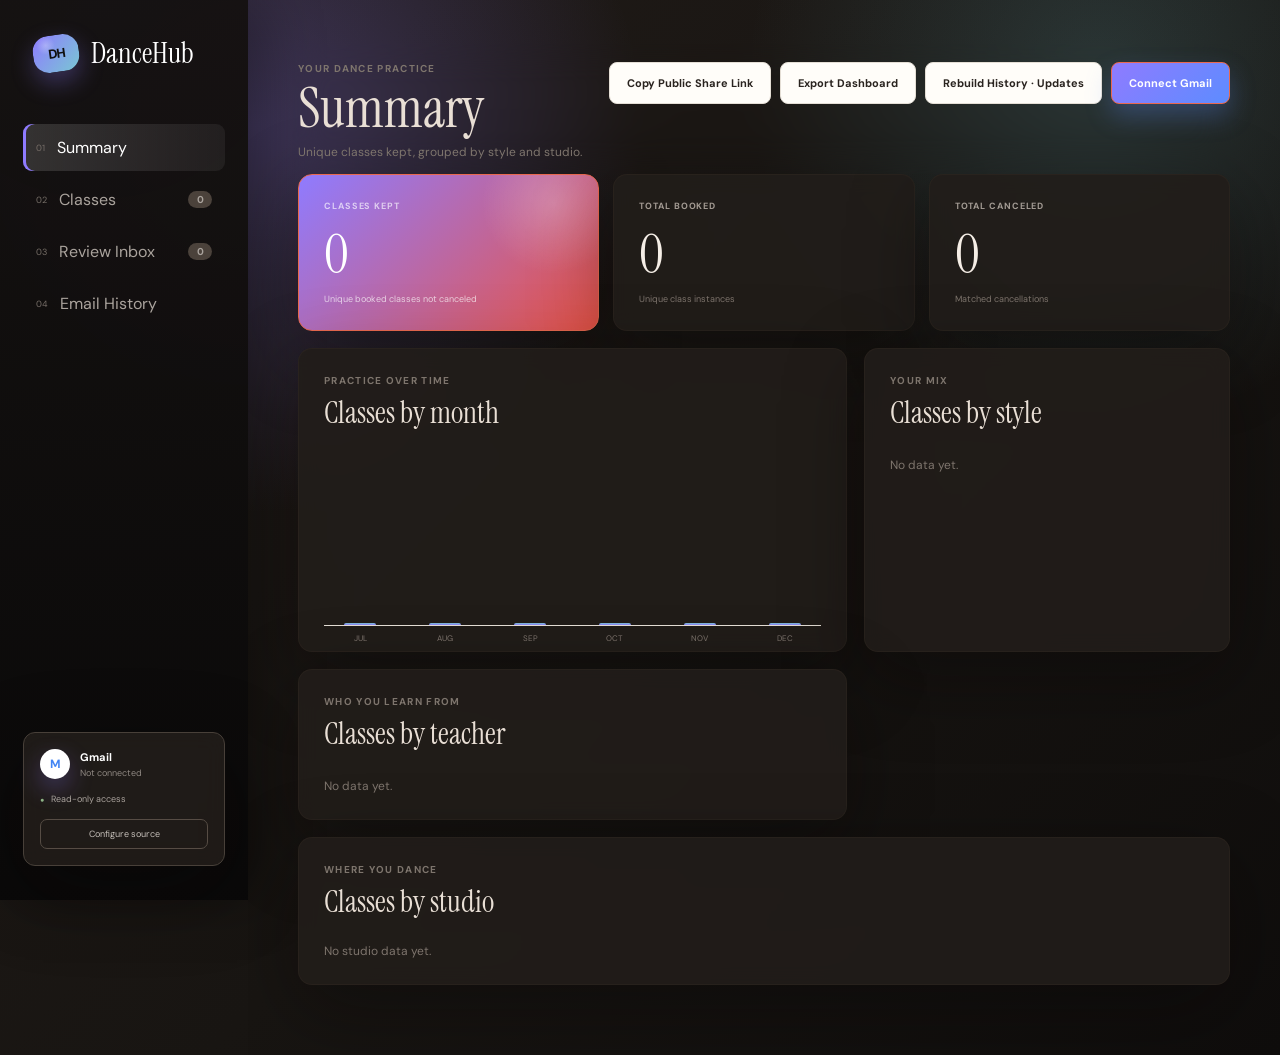
==== index.html @ d943af5b "Add files via upload" ====
<!doctype html>
<html lang="en">
<head>
  <meta charset="utf-8">
  <meta name="viewport" content="width=device-width, initial-scale=1">
  <meta name="description" content="DanceHub read-only Gmail dance class tracker.">
  <title>DanceHub</title>
  <link rel="preconnect" href="https://fonts.googleapis.com">
  <link rel="preconnect" href="https://fonts.gstatic.com" crossorigin>
  <link href="https://fonts.googleapis.com/css2?family=DM+Sans:wght@400;500;600;700&family=Instrument+Serif:ital@0;1&display=swap" rel="stylesheet">
  <link rel="stylesheet" href="styles.css">
  <link rel="stylesheet" href="ux.css">
</head>
<body>
  <div class="shell">
    <aside>
      <div class="brand"><span>DH</span>DanceHub</div>
      <nav>
        <button class="nav active" data-view="analytics"><i>01</i> Summary</button>
        <button class="nav" data-view="classes"><i>02</i> Classes <b id="class-count">0</b></button>
        <button class="nav" data-view="review"><i>03</i> Review Inbox <b id="review-count">0</b></button>
        <button class="nav" data-view="history"><i>04</i> Email History</button>
      </nav>
      <div class="source">
        <div class="source-head"><span class="gmail-mark">M</span><div><strong>Gmail</strong><small id="source-state">Not connected</small></div></div>
        <div class="readonly"><span>●</span> Read-only access</div>
        <button id="settings-button">Configure source</button>
      </div>
    </aside>

    <main>
      <header>
        <div>
          <p class="eyebrow" id="eyebrow">Your dance practice</p>
          <h1 id="title">Summary</h1>
          <p class="subtitle" id="subtitle">Unique classes kept, grouped by style and studio.</p>
        </div>
        <div class="header-actions">
          <button class="button ghost" id="share-button">Copy Public Share Link</button>
          <button class="button ghost" id="export-button">Export Dashboard</button>
          <button class="button ghost" id="rebuild-button">Rebuild History</button>
          <button class="button primary" id="sync-button">Sync Now</button>
        </div>
      </header>

      <section class="view" id="review-view">
        <div class="sync-metrics">
          <div><small>Last sync</small><strong id="metric-last-sync">Never</strong></div>
          <div><small>Emails scanned</small><strong id="metric-scanned">0</strong></div>
          <div><small>Dance events found</small><strong id="metric-found">0</strong></div>
          <div><small>Needs review</small><strong id="metric-review">0</strong></div>
          <div><small>Duplicates merged</small><strong id="metric-duplicates">0</strong></div>
        </div>
        <pre id="sync-error" class="security" style="display:none"></pre>
        <div class="flow">
          <div><span>1</span><strong>Gmail events</strong><small>Immutable source records</small></div>
          <b>→</b>
          <div class="current"><span>2</span><strong>Human review</strong><small>Resolve uncertain details</small></div>
          <b>→</b>
          <div><span>3</span><strong>Classes</strong><small>Normalized attendance ledger</small></div>
          <b>→</b>
          <div><span>4</span><strong>Statistics</strong><small>Derived, never hand-edited</small></div>
        </div>

        <div class="review-toolbar">
          <div class="tabs">
            <button class="active" data-review-filter="all">All <span id="all-count">0</span></button>
            <button data-review-filter="needs_review">Needs review <span id="uncertain-count">0</span></button>
            <button data-review-filter="ready">Ready <span id="ready-count">0</span></button>
          </div>
          <button class="text-button" id="approve-ready">Approve all ready</button>
        </div>
        <div id="review-list" class="review-list"></div>
        <div id="review-empty" class="empty">
          <span>✓</span><h2>Inbox is clear</h2>
          <p>Search Gmail or load demo emails to review booking activity.</p>
        </div>
      </section>

      <section class="view" id="classes-view">
        <div class="section-intro">
          <div><p class="eyebrow">Normalized class ledger</p><h2>Accepted classes</h2></div>
          <div class="section-tools"><input id="class-search" placeholder="Search classes, e.g. Peridance, Beg House, Huu Rock, 2026-04-18"><button class="button primary" id="manual-class-button">Add class</button></div>
        </div>
        <div class="table-wrap">
          <table>
            <thead><tr><th>Date</th><th>Class</th><th>Studio</th><th>Teacher</th><th>Platform</th><th>Status</th></tr></thead>
            <tbody id="class-table"></tbody>
          </table>
          <div id="class-empty" class="empty compact"><p>No accepted classes yet.</p></div>
        </div>
      </section>

      <section class="view active" id="analytics-view">
        <div class="stats">
          <article class="stat coral"><small>Classes kept</small><strong id="net-stat">0</strong><p>Unique booked classes not canceled</p></article>
          <article class="stat"><small>Total booked</small><strong id="booked-stat">0</strong><p>Unique class instances</p></article>
          <article class="stat"><small>Total canceled</small><strong id="canceled-stat">0</strong><p>Matched cancellations</p></article>
        </div>
        <div class="analytics-grid">
          <article class="panel"><p class="eyebrow">Practice over time</p><h2>Classes by month</h2><div id="month-chart" class="chart"></div></article>
          <article class="panel"><p class="eyebrow">Your mix</p><h2>Classes by style</h2><div id="style-list" class="rank-list"></div></article>
          <article class="panel"><p class="eyebrow">Who you learn from</p><h2>Classes by teacher</h2><div id="teacher-list" class="rank-list"></div></article>
          <article class="panel wide"><p class="eyebrow">Where you dance</p><h2>Classes by studio</h2><div id="studio-list" class="studio-list"></div></article>
        </div>
      </section>

      <section class="view" id="history-view">
        <div class="section-intro">
          <div><p class="eyebrow">Gmail processing log</p><h2>Email History</h2></div>
          <div class="section-tools"><input id="history-search" placeholder="Search email history, including ignored messages"></div>
        </div>
        <div class="security">
          <strong>Gmail diagnostic</strong>
          <p>Use this to verify whether Gmail returns a specific email and how Tempo parses it.</p>
          <label>Query<input id="diagnostic-query" value='subject:jazz subject:funk newer_than:24m'></label>
          <button class="button ghost" id="diagnostic-button">Run diagnostic search</button>
          <pre id="diagnostic-output"></pre>
        </div>
        <div class="table-wrap">
          <table>
            <thead><tr><th>Received</th><th>Subject</th><th>Category</th><th>Platform</th><th>Effect</th><th>Disposition</th></tr></thead>
            <tbody id="history-table"></tbody>
          </table>
          <div id="history-empty" class="empty compact"><p>No processed email history yet.</p></div>
        </div>
      </section>
    </main>
  </div>

  <dialog id="settings-dialog">
    <form method="dialog">
      <div class="dialog-head"><div><p class="eyebrow">Read-only Gmail source</p><h2>Connect Gmail</h2></div><button value="cancel" class="close">×</button></div>
      <div class="security"><strong>One permission only</strong><code>https://www.googleapis.com/auth/gmail.readonly</code><p>Tempo can search and read matching messages. It cannot send, delete, label, archive, or change Gmail settings.</p></div>
      <div class="security"><strong>Browser requirement</strong><p>Google OAuth may not complete inside embedded browsers. Open Tempo in Chrome or Edge at <code>http://localhost:4173</code>, then connect Gmail there.</p></div>
      <label>OAuth client ID<input id="client-id" placeholder="1234-abc.apps.googleusercontent.com"></label>
      <div class="security"><strong>Dance email search</strong><p>Tempo automatically searches supported booking signals and platform senders. This search is maintained by the app so older browser settings cannot omit classes.</p></div>
      <div class="security"><strong>History policy</strong><p>Initial setup and Rebuild History scan the last 24 months. After that, Sync Now only reads new Gmail messages since the last successful sync. Existing history is kept cumulatively.</p></div>
      <div class="security style-vocab">
        <strong>Dance style vocabulary</strong>
        <p>Manage the full list of recognized dance styles, then refresh existing classes from that list.</p>
        <button class="button ghost" id="open-style-manager" value="default">Manage dance styles</button>
      </div>
      <div class="dialog-actions"><button class="button ghost" value="cancel">Cancel</button><button class="button primary" id="save-connect" value="default">Save and connect</button></div>
    </form>
  </dialog>
  <dialog id="style-manager-dialog" class="wide-dialog">
    <form method="dialog">
      <div class="dialog-head"><div><p class="eyebrow">Dance vocabulary</p><h2>Manage dance styles</h2></div><button value="cancel" class="close">×</button></div>
      <div class="security"><strong>How it works</strong><p>Add a style once. Tempo matches it case-insensitively in future emails. Click Refresh styles to update existing classes from the saved list.</p></div>
      <div class="style-manager-top">
        <label>New style<input id="style-vocab-name" placeholder="Reggaeton"></label>
        <button class="button primary" id="add-style-vocab" value="default">Add style</button>
        <button class="button ghost" id="refresh-style-vocab" value="default">Refresh class styles</button>
      </div>
      <p id="style-vocab-status" class="vocab-status"></p>
      <div id="style-vocab-list" class="vocab-list"></div>
      <div class="dialog-actions"><button class="button primary" value="default">Done</button></div>
    </form>
  </dialog>
  <dialog id="manual-class-dialog">
    <form method="dialog" id="manual-class-form">
      <div class="dialog-head"><div><p class="eyebrow" id="manual-dialog-eyebrow">Local entry</p><h2 id="manual-dialog-title">Add class manually</h2></div><button value="cancel" class="close">×</button></div>
      <div class="security"><strong>Local only</strong><p>Manual entries and edits are saved in Tempo's local data model. Gmail stays read-only and is not changed.</p></div>
      <div class="form-grid">
        <label>Date<input id="manual-date" type="date" required></label>
        <label>Time<input id="manual-time" type="time" required></label>
        <label>Studio<input id="manual-studio" required placeholder="PJM DANCE NYC"></label>
        <label>Teacher<input id="manual-teacher" placeholder="Peter Chow"></label>
        <label class="span-2">Class name<input id="manual-class-name" required placeholder="Beg Jazz Funk - Peter Chow"></label>
        <label>Dance style<input id="manual-style" required placeholder="Jazz Funk"></label>
        <label>Status<select id="manual-status"><option value="booked">Count as kept/booked</option><option value="canceled">Canceled / do not count</option></select></label>
      </div>
      <div class="dialog-actions"><button class="button ghost" value="cancel">Cancel</button><button class="button primary" id="save-manual-class" value="default">Add class</button></div>
    </form>
  </dialog>
  <div id="toast" class="toast" role="status"></div>
  <script src="https://accounts.google.com/gsi/client" async></script>
  <script src="app.js?v=20260619-9"></script>
</body>
</html>
---- styles.css ----
:root{--ink:#29231f;--muted:#7e756d;--paper:#f5f2ec;--white:#fffdf9;--line:#e4ded5;--coral:#e96950;--sage:#94a88c;--gold:#d5ab62;--blue:#809eac;--shadow:0 20px 60px rgba(50,38,30,.09)}
.sync-metrics{display:grid;grid-template-columns:1.4fr repeat(4,1fr);gap:10px;margin-bottom:18px}.sync-metrics>div{padding:13px 15px;border:1px solid var(--line);border-radius:10px;background:var(--white)}.sync-metrics small,.sync-metrics strong{display:block}.sync-metrics small{margin-bottom:5px;color:var(--muted);font-size:8px;text-transform:uppercase}.sync-metrics strong{overflow:hidden;font-size:11px;text-overflow:ellipsis;white-space:nowrap}
*{box-sizing:border-box}body{margin:0;min-width:1000px;background:var(--paper);color:var(--ink);font-family:"DM Sans",sans-serif;-webkit-font-smoothing:antialiased}button,input,textarea{font:inherit}button{cursor:pointer}.shell{display:grid;grid-template-columns:248px 1fr;min-height:100vh}aside{position:sticky;top:0;display:flex;flex-direction:column;height:100vh;padding:34px 23px;background:var(--ink);color:white}.brand{display:flex;align-items:center;gap:12px;margin:0 10px 52px;font-family:"Instrument Serif",serif;font-size:29px}.brand span{display:grid;place-items:center;width:37px;height:37px;border-radius:50%;background:var(--coral);font:700 16px "DM Sans";transform:rotate(-8deg)}nav{display:grid;gap:5px}.nav{display:flex;align-items:center;gap:12px;padding:13px;border:0;border-radius:9px;background:transparent;color:#aaa39d;text-align:left}.nav:hover,.nav.active{background:#3a332e;color:#fff}.nav i{font-size:9px;font-style:normal;color:#766e68}.nav b{margin-left:auto;min-width:24px;padding:2px 7px;border-radius:20px;background:#4b423b;font-size:10px;text-align:center}.nav.active b{background:var(--coral)}.source{margin-top:auto;padding:16px;border:1px solid #484039;border-radius:12px}.source-head{display:flex;align-items:center;gap:10px}.source-head strong,.source-head small{display:block}.source-head strong{font-size:11px}.source-head small{margin-top:3px;color:#8f8882;font-size:9px}.gmail-mark{display:grid;place-items:center;width:30px;height:30px;border-radius:50%;background:white;color:#4285f4;font-size:12px;font-weight:700}.readonly{margin:14px 0;color:#aaa39d;font-size:9px}.readonly span{margin-right:5px;color:#8eb486;font-size:7px}.source button{width:100%;padding:8px;border:1px solid #564c44;border-radius:7px;background:transparent;color:#c6c0ba;font-size:9px}main{padding:44px 50px 70px;overflow:hidden}header{display:flex;justify-content:space-between;align-items:flex-start;margin-bottom:35px}.eyebrow{margin:0 0 6px;color:var(--muted);font-size:10px;font-weight:700;letter-spacing:.13em;text-transform:uppercase}h1,h2,p{margin-top:0}h1{margin-bottom:8px;font:400 55px/1 "Instrument Serif",serif}.subtitle{margin:0;color:var(--muted);font-size:12px}.header-actions{display:flex;gap:9px}.button{min-height:42px;padding:0 17px;border:1px solid var(--line);border-radius:8px;font-size:11px;font-weight:700}.button.primary{border-color:var(--coral);background:var(--coral);color:#fff}.button.primary:hover{background:#cf513b}.button.ghost{background:var(--white);color:var(--ink)}.view{display:none}.view.active{display:block;animation:appear .2s ease}@keyframes appear{from{opacity:0;transform:translateY(4px)}}.flow{display:grid;grid-template-columns:1fr auto 1fr auto 1fr auto 1fr;align-items:center;gap:12px;margin-bottom:27px;padding:16px 20px;border:1px solid var(--line);border-radius:13px;background:var(--white)}.flow>div{display:grid;grid-template-columns:30px 1fr;column-gap:9px;align-items:center}.flow span{grid-row:1/3;display:grid;place-items:center;width:29px;height:29px;border-radius:50%;background:#eeeae4;color:var(--muted);font-size:10px;font-weight:700}.flow strong{font-size:10px}.flow small{color:var(--muted);font-size:8px}.flow b{color:#b9b1aa;font-weight:400}.flow .current span{background:#f5ddd7;color:var(--coral)}.review-toolbar{display:flex;align-items:center;justify-content:space-between;margin-bottom:14px}.tabs{display:flex;gap:5px}.tabs button{padding:8px 12px;border:0;border-radius:7px;background:transparent;color:var(--muted);font-size:10px;font-weight:700}.tabs button.active{background:var(--ink);color:#fff}.tabs span{margin-left:5px;opacity:.65}.text-button{border:0;background:transparent;color:var(--coral);font-size:10px;font-weight:700}.review-list{display:grid;gap:12px}.event-card{display:grid;grid-template-columns:47px 1fr auto;gap:17px;padding:20px;border:1px solid var(--line);border-radius:13px;background:var(--white)}.event-icon{display:grid;place-items:center;width:45px;height:45px;border-radius:50%;font:400 24px "Instrument Serif",serif}.event-icon.booked{background:#e3ebdf;color:#607b58}.event-icon.canceled{background:#f6dfdb;color:#b85344}.event-icon.waitlisted{background:#f4e9d2;color:#987131}.event-icon.changed{background:#e0e9ed;color:#587687}.event-icon.unknown{background:#ebe7e2;color:#766e68}.event-title{display:flex;align-items:center;gap:7px;margin-bottom:10px}.event-title h3{margin:0;font-size:13px}.pill{display:inline-block;padding:4px 7px;border-radius:15px;background:#eeeae4;color:var(--muted);font-size:8px;font-weight:700;text-transform:capitalize}.pill.ready{background:#e3ebdf;color:#607b58}.pill.warning{background:#f4e9d2;color:#8c672e}.event-data{display:flex;flex-wrap:wrap;gap:6px 20px;color:var(--muted);font-size:9px}.event-data strong{color:var(--ink);font-weight:600}.event-note{margin:11px 0 0;padding:8px 10px;border-radius:7px;background:#faf0dd;color:#8c672e;font-size:9px;line-height:1.4}.event-actions{display:flex;align-items:center;gap:7px}.small{padding:8px 10px;border:1px solid var(--line);border-radius:7px;background:white;font-size:9px;font-weight:700}.small.approve{border-color:var(--ink);background:var(--ink);color:white}.empty{display:grid;place-items:center;padding:78px 20px;text-align:center}.empty>span{display:grid;place-items:center;width:50px;height:50px;border-radius:50%;background:#f1ddd8;color:var(--coral);font-size:20px}.empty h2{margin:14px 0 7px;font:400 26px "Instrument Serif",serif}.empty p{margin:0;color:var(--muted);font-size:11px}.section-intro{display:flex;align-items:flex-end;justify-content:space-between;margin-bottom:22px}.section-intro h2,.panel h2{margin:0;font:400 30px "Instrument Serif",serif}.section-intro>p{max-width:460px;margin:0;color:var(--muted);font-size:11px;line-height:1.5}.table-wrap{overflow:hidden;border:1px solid var(--line);border-radius:14px;background:var(--white)}table{width:100%;border-collapse:collapse}th{padding:13px 17px;background:#ede9e3;color:var(--muted);font-size:8px;letter-spacing:.1em;text-align:left;text-transform:uppercase}td{padding:16px 17px;border-top:1px solid var(--line);font-size:10px}.class-name{display:block;margin-bottom:3px;font-weight:700}.class-style{color:var(--muted);font-size:8px}.status{padding:4px 7px;border-radius:15px;font-size:8px;font-weight:700;text-transform:capitalize}.status.active{background:#e3ebdf;color:#607b58}.status.canceled{background:#f6dfdb;color:#b85344}.status.waitlisted{background:#f4e9d2;color:#987131}.compact{padding:40px}.stats{display:grid;grid-template-columns:repeat(3,1fr);gap:14px;margin-bottom:17px}.stat{padding:25px;border:1px solid var(--line);border-radius:14px;background:var(--white)}.stat.coral{background:var(--coral);color:white;border-color:var(--coral)}.stat small{display:block;font-size:9px;font-weight:700;letter-spacing:.1em;text-transform:uppercase;opacity:.65}.stat strong{display:block;margin:8px 0 3px;font:400 54px "Instrument Serif",serif}.stat p{margin:0;color:var(--muted);font-size:9px}.stat.coral p{color:rgba(255,255,255,.7)}.analytics-grid{display:grid;grid-template-columns:1.5fr 1fr;gap:17px}.panel{padding:25px;border:1px solid var(--line);border-radius:14px;background:var(--white)}.panel.wide{grid-column:1/-1}.chart{display:flex;align-items:flex-end;gap:12px;height:170px;margin-top:24px;border-bottom:1px solid var(--line)}.bar-col{display:flex;flex:1;flex-direction:column;align-items:center;justify-content:flex-end;height:100%}.bar-col i{width:min(32px,70%);min-height:2px;border-radius:5px 5px 0 0;background:var(--coral)}.bar-col span{margin:8px 0 -18px;color:var(--muted);font-size:8px;text-transform:uppercase}.rank-list{display:grid;gap:15px;margin-top:25px}.rank{display:grid;grid-template-columns:1fr auto;gap:7px;font-size:10px;font-weight:700}.rank b{font:400 18px "Instrument Serif",serif}.track{grid-column:1/-1;height:4px;border-radius:4px;background:#eeeae4;overflow:hidden}.track i{display:block;height:100%;background:var(--coral)}.studio-list{display:grid;grid-template-columns:repeat(4,1fr);gap:10px;margin-top:22px}.studio{padding:14px;border:1px solid var(--line);border-radius:9px}.studio strong,.studio small{display:block}.studio strong{overflow:hidden;margin-bottom:4px;font-size:10px;text-overflow:ellipsis;white-space:nowrap}.studio small{color:var(--muted);font-size:8px}dialog{width:min(570px,90vw);padding:0;border:0;border-radius:16px;box-shadow:0 30px 100px rgba(20,15,12,.3)}dialog::backdrop{background:rgba(30,25,21,.55);backdrop-filter:blur(3px)}dialog form{padding:27px}.dialog-head{display:flex;justify-content:space-between}.dialog-head h2{font:400 32px "Instrument Serif",serif}.close{width:32px;height:32px;border:0;border-radius:50%;background:#eeeae4;color:var(--muted);font-size:20px}.security{margin:15px 0 20px;padding:14px;border-radius:9px;background:#e8efe5;color:#4e6748;font-size:10px}.security strong,.security code{display:block}.security code{overflow-wrap:anywhere;margin:7px 0;padding:7px;background:rgba(255,255,255,.5);font-size:9px}.security p{margin:0;line-height:1.5}label{display:grid;gap:7px;margin-bottom:14px;font-size:10px;font-weight:700}input,textarea{width:100%;padding:10px 11px;border:1px solid var(--line);border-radius:7px;outline:0;font-size:10px;resize:vertical}input:focus,textarea:focus{border-color:var(--coral);box-shadow:0 0 0 3px rgba(233,105,80,.1)}.dialog-actions{display:flex;justify-content:flex-end;gap:8px;margin-top:20px}.toast{position:fixed;right:25px;bottom:25px;padding:12px 16px;border-radius:8px;background:var(--ink);color:white;font-size:10px;opacity:0;transform:translateY(8px);transition:.2s;pointer-events:none}.toast.show{opacity:1;transform:none}@media(max-width:1150px){main{padding-inline:32px}.flow small{display:none}.studio-list{grid-template-columns:repeat(2,1fr)}}.style-review{display:flex;align-items:center;flex-wrap:wrap;gap:7px;margin-top:11px;padding:10px;border:1px solid #ead8b8;border-radius:8px;background:#fff8e9;font-size:9px}.style-review strong{width:100%;color:#845f27}.style-review input,.style-review select{width:auto;min-width:145px;padding:7px;border:1px solid var(--line);border-radius:6px;background:#fff;font-size:9px}.style-override{display:flex;align-items:flex-end;gap:7px;margin-top:10px}.style-override label{display:grid;gap:4px;margin:0;color:var(--muted);font-size:8px}.style-override input{width:180px;padding:7px;font-size:9px}
---- ux.css ----
:root{
  --tempo-bg:#181512;
  --tempo-card:rgba(34,29,26,.90);
  --tempo-ink:#f5eee6;
  --tempo-coral:#8f7bff;
  --tempo-gold:#79c7d3;
  --tempo-shadow:0 24px 80px rgba(7,5,4,.38);
}
body{
  background:
    radial-gradient(circle at 20% 12%, rgba(143,123,255,.28), transparent 28%),
    radial-gradient(circle at 86% 7%, rgba(121,199,211,.18), transparent 24%),
    linear-gradient(135deg,#211b18 0%,var(--tempo-bg) 54%,#0f0d0c 100%);
  color:#e9dfd5;
}
aside{
  background:
    linear-gradient(180deg,rgba(21,18,17,.98),rgba(10,9,9,.98)),
    radial-gradient(circle at 40% 0%,rgba(143,123,255,.28),transparent 34%);
  box-shadow:16px 0 55px rgba(0,0,0,.30);
}
.brand span,.gmail-mark{
  box-shadow:0 10px 24px rgba(143,123,255,.32);
}
.brand span{
  width:46px;
  border-radius:16px;
  background:
    radial-gradient(circle at 30% 25%,rgba(255,255,255,.28),transparent 22%),
    linear-gradient(135deg,#8f7bff,#79c7d3);
  color:#10100f;
  font-size:13px;
  font-weight:800;
  letter-spacing:-.08em;
}
.nav{
  transition:transform .18s ease,background .18s ease,color .18s ease;
}
.nav:hover{
  transform:translateX(3px);
  background:rgba(255,255,255,.08);
}
.nav.active{
  background:linear-gradient(90deg,rgba(255,255,255,.14),rgba(255,255,255,.06));
  box-shadow:inset 3px 0 0 var(--tempo-coral);
}
header{
  position:sticky;
  top:0;
  z-index:5;
  margin:-18px -6px 18px;
  padding:18px 6px 14px;
  backdrop-filter:blur(18px);
}
.button{
  transition:transform .16s ease,box-shadow .16s ease,border-color .16s ease;
}
.button:hover,.small:hover,.text-button:hover{
  transform:translateY(-1px);
}
.button.primary,.small.approve{
  background:linear-gradient(135deg,var(--tempo-coral),#5d8cff);
  box-shadow:0 12px 26px rgba(93,140,255,.28);
}
.readonly-mode #share-button,
.readonly-mode #rebuild-button,
.readonly-mode #sync-button,
.readonly-mode #settings-button,
.readonly-mode #manual-class-button,
.readonly-mode #approve-ready,
.readonly-mode .review-toolbar,
.readonly-mode .source,
.readonly-mode .table-action,
.readonly-mode .style-override,
.readonly-mode .style-review,
.readonly-mode #diagnostic-button{
  display:none!important;
}
.readonly-mode .header-actions{
  display:none;
}
.stat,.panel,.event-card,.table-wrap,.studio,.sync-metrics>div,.source,dialog{
  background:var(--tempo-card);
  box-shadow:var(--tempo-shadow);
  backdrop-filter:blur(10px);
}
.stat.coral{
  background:
    radial-gradient(circle at 85% 18%,rgba(255,255,255,.22),transparent 25%),
    linear-gradient(135deg,var(--tempo-coral),#e95445);
}
.panel,.stat,.event-card,.table-wrap{
  border-color:rgba(95,72,56,.13);
}
tbody tr{
  transition:background .14s ease,transform .14s ease;
}
tbody tr:hover{
  background:rgba(143,123,255,.10);
}
.class-name{
  letter-spacing:.01em;
}
.class-style{
  margin-top:4px;
}
.rank b,.stat strong{
  color:var(--tempo-ink);
}
.rank{
  border:0;
  background:transparent;
  color:inherit;
  text-align:left;
}
.rank-clickable{
  cursor:pointer;
  padding:7px;
  margin:-7px;
  border-radius:10px;
  transition:background .16s ease,transform .16s ease;
}
.rank-clickable:hover{
  background:rgba(143,123,255,.12);
  transform:translateX(2px);
}
.stat.coral strong{
  color:white;
}
.track{
  height:5px;
}
.track i,.bar-col i{
  background:linear-gradient(180deg,#79c7d3,var(--tempo-coral));
}
.studio{
  transition:transform .16s ease,border-color .16s ease;
}
.studio:hover{
  transform:translateY(-2px);
  border-color:rgba(239,100,79,.35);
}
.table-action{
  display:block;
  margin-top:8px;
  padding:5px 9px;
  border:1px solid rgba(143,123,255,.34);
  border-radius:999px;
  background:rgba(143,123,255,.10);
  color:var(--tempo-ink);
  font-size:9px;
  cursor:pointer;
}
.table-action:hover{
  background:rgba(143,123,255,.20);
}
.vocab-actions{
  display:flex;
  gap:8px;
  margin:4px 0 10px;
}
.vocab-list{
  display:grid;
  gap:12px;
  max-height:48vh;
  overflow:auto;
  padding-right:4px;
}
.vocab-status{
  min-height:14px;
  margin:6px 0 10px;
  color:#4e6748;
  font-size:10px;
  font-weight:700;
}
.vocab-section{
  display:grid;
  gap:7px;
}
.style-manager-top{
  display:grid;
  grid-template-columns:1fr auto auto;
  align-items:end;
  gap:10px;
  margin:16px 0 8px;
}
.vocab-row{
  display:flex;
  align-items:center;
  justify-content:space-between;
  gap:10px;
  padding:8px 10px;
  border:1px solid rgba(143,123,255,.18);
  border-radius:9px;
  background:rgba(143,123,255,.08);
}
.vocab-row input{
  min-width:220px;
  margin:0;
}
.vocab-row.builtin{
  background:rgba(255,255,255,.04);
}
.vocab-kind{
  margin-left:auto;
  color:var(--muted);
  font-size:8px;
  font-weight:700;
  text-transform:uppercase;
  letter-spacing:.08em;
}
.vocab-grid{
  display:grid;
  grid-template-columns:repeat(2,minmax(0,1fr));
  gap:7px;
}
.vocab-row span,.vocab-row small{
  display:block;
}
.vocab-row small{
  color:var(--muted);
  font-size:8px;
}
.vocab-chips{
  display:flex;
  flex-wrap:wrap;
  gap:6px;
}
.vocab-chips span{
  padding:5px 8px;
  border:1px solid rgba(143,123,255,.18);
  border-radius:999px;
  background:rgba(143,123,255,.08);
  font-size:9px;
}
.section-tools{
  display:flex;
  align-items:center;
  gap:10px;
}
.section-tools input{
  min-width:min(420px,44vw);
}
.security{
  border:1px solid rgba(78,103,72,.16);
}
.form-grid{
  display:grid;
  grid-template-columns:1fr 1fr;
  gap:0 12px;
}
.form-grid .span-2{
  grid-column:1/-1;
}
select{
  width:100%;
  padding:10px 11px;
  border:1px solid var(--line);
  border-radius:7px;
  outline:0;
  background:white;
  font-size:10px;
}
select:focus{
  border-color:var(--coral);
  box-shadow:0 0 0 3px rgba(233,105,80,.1);
}
dialog{
  overflow:hidden;
}
.wide-dialog{
  width:min(880px,92vw);
}
dialog form{
  background:
    radial-gradient(circle at 100% 0%,rgba(239,100,79,.12),transparent 26%),
    var(--tempo-card);
}
@media(max-width:850px){
  .form-grid{grid-template-columns:1fr}
  .form-grid .span-2{grid-column:auto}
  .style-manager-top{grid-template-columns:1fr}
  .vocab-grid{grid-template-columns:1fr}
  .section-tools{align-items:stretch;flex-direction:column}
  .section-tools input{min-width:0}
}
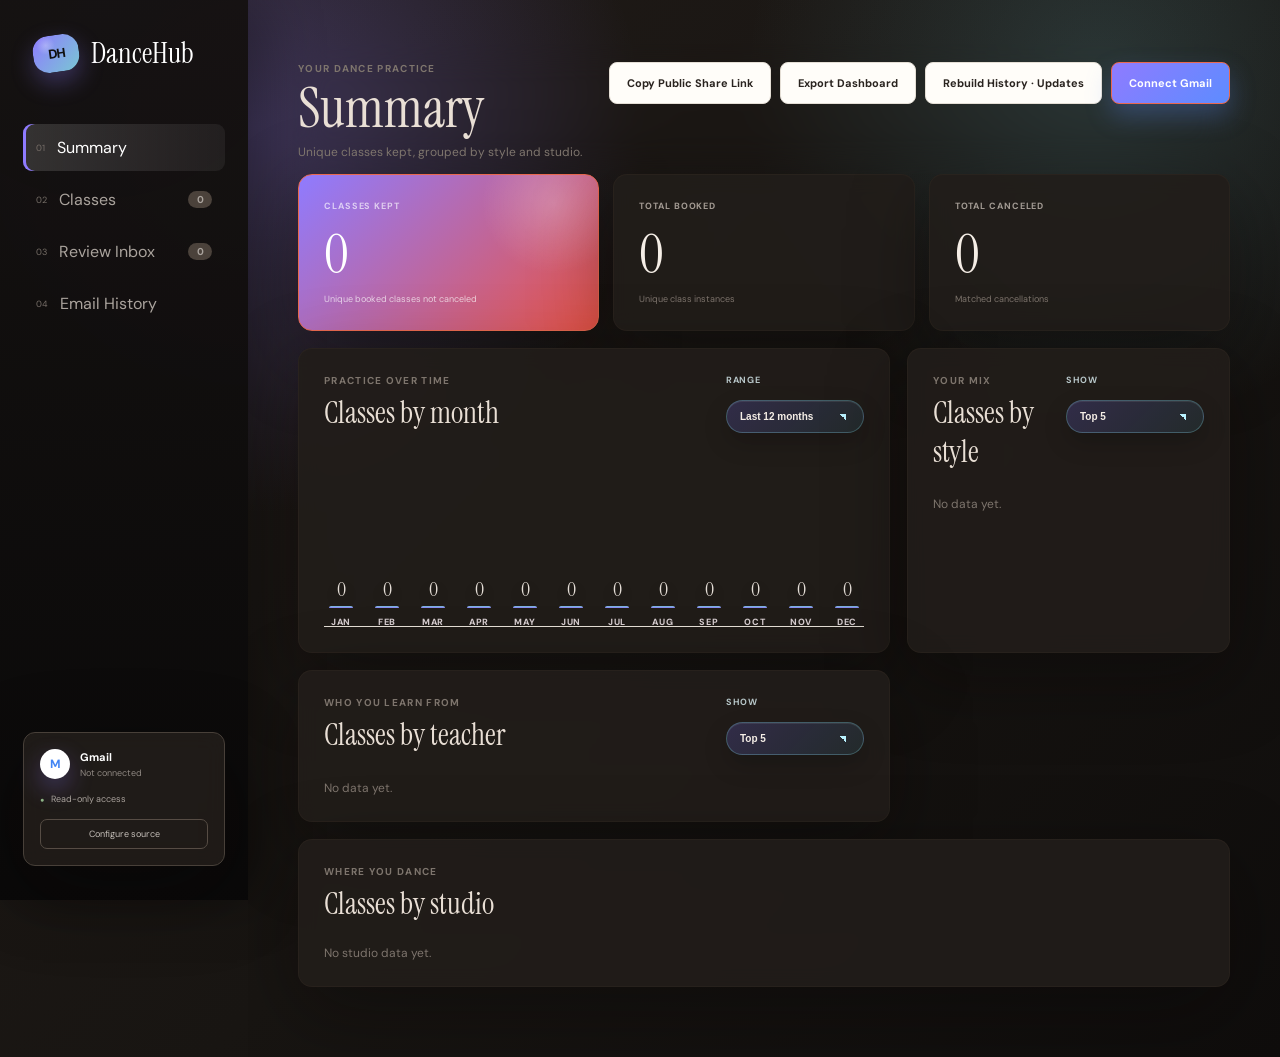
==== commit 5b375a76: "Add interactive dashboard filters" ====
--- a/index.html
+++ b/index.html
@@ -98,9 +98,45 @@
           <article class="stat"><small>Total canceled</small><strong id="canceled-stat">0</strong><p>Matched cancellations</p></article>
         </div>
         <div class="analytics-grid">
-          <article class="panel"><p class="eyebrow">Practice over time</p><h2>Classes by month</h2><div id="month-chart" class="chart"></div></article>
-          <article class="panel"><p class="eyebrow">Your mix</p><h2>Classes by style</h2><div id="style-list" class="rank-list"></div></article>
-          <article class="panel"><p class="eyebrow">Who you learn from</p><h2>Classes by teacher</h2><div id="teacher-list" class="rank-list"></div></article>
+          <article class="panel">
+            <div class="panel-head">
+              <div><p class="eyebrow">Practice over time</p><h2>Classes by month</h2></div>
+              <label class="dashboard-control">Range
+                <select id="month-range">
+                  <option value="6">Last 6 months</option>
+                  <option value="12" selected>Last 12 months</option>
+                  <option value="24">Last 24 months</option>
+                </select>
+              </label>
+            </div>
+            <div id="month-chart" class="chart"></div>
+          </article>
+          <article class="panel">
+            <div class="panel-head">
+              <div><p class="eyebrow">Your mix</p><h2>Classes by style</h2></div>
+              <label class="dashboard-control">Show
+                <select id="style-limit">
+                  <option value="3">Top 3</option>
+                  <option value="5" selected>Top 5</option>
+                  <option value="10">Top 10</option>
+                </select>
+              </label>
+            </div>
+            <div id="style-list" class="rank-list"></div>
+          </article>
+          <article class="panel">
+            <div class="panel-head">
+              <div><p class="eyebrow">Who you learn from</p><h2>Classes by teacher</h2></div>
+              <label class="dashboard-control">Show
+                <select id="teacher-limit">
+                  <option value="3">Top 3</option>
+                  <option value="5" selected>Top 5</option>
+                  <option value="10">Top 10</option>
+                </select>
+              </label>
+            </div>
+            <div id="teacher-list" class="rank-list"></div>
+          </article>
           <article class="panel wide"><p class="eyebrow">Where you dance</p><h2>Classes by studio</h2><div id="studio-list" class="studio-list"></div></article>
         </div>
       </section>
@@ -176,6 +212,6 @@
   </dialog>
   <div id="toast" class="toast" role="status"></div>
   <script src="https://accounts.google.com/gsi/client" async></script>
-  <script src="app.js?v=20260619-9"></script>
+  <script src="app.js?v=20260619-14"></script>
 </body>
 </html>
--- a/ux.css
+++ b/ux.css
@@ -133,6 +133,158 @@
 .track i,.bar-col i{
   background:linear-gradient(180deg,#79c7d3,var(--tempo-coral));
 }
+.panel-head{
+  display:flex;
+  align-items:flex-start;
+  justify-content:space-between;
+  gap:18px;
+}
+.dashboard-control{
+  width:auto;
+  min-width:138px;
+  margin:0;
+  color:#b8c7c9;
+  font-size:9px;
+  letter-spacing:.08em;
+  text-transform:uppercase;
+}
+.dashboard-control select{
+  appearance:none;
+  -webkit-appearance:none;
+  margin-top:7px;
+  padding:10px 34px 10px 13px;
+  border:1px solid rgba(121,199,211,.32);
+  border-radius:999px;
+  background:
+    linear-gradient(45deg,transparent 50%,#b9f2ff 50%) calc(100% - 17px) 50%/6px 6px no-repeat,
+    linear-gradient(135deg,rgba(143,123,255,.22),rgba(121,199,211,.12)),
+    #171514;
+  color:#f5eee6;
+  font-size:10px;
+  font-weight:700;
+  letter-spacing:0;
+  text-transform:none;
+  box-shadow:inset 0 1px 0 rgba(255,255,255,.08),0 10px 24px rgba(0,0,0,.18);
+}
+.dashboard-control select:hover{
+  border-color:rgba(121,199,211,.55);
+  box-shadow:inset 0 1px 0 rgba(255,255,255,.1),0 12px 28px rgba(121,199,211,.13);
+}
+.dashboard-control select:focus{
+  border-color:#79c7d3;
+  box-shadow:0 0 0 3px rgba(121,199,211,.16),0 12px 28px rgba(121,199,211,.13);
+}
+.dashboard-control option{
+  background:#171514;
+  color:#f5eee6;
+}
+.chart{
+  overflow-x:auto;
+  padding-bottom:4px;
+}
+.bar-col{
+  position:relative;
+  min-width:34px;
+}
+.bar-col>span{
+  display:grid;
+  gap:2px;
+  text-align:center;
+  white-space:nowrap;
+  color:#d7ced0;
+  font-size:9px;
+  font-weight:800;
+  letter-spacing:.08em;
+}
+.bar-col>span small{
+  color:#9da9b6;
+  font-size:8px;
+  letter-spacing:.08em;
+}
+.bar-col i{
+  cursor:crosshair;
+  transition:filter .16s ease,transform .16s ease,box-shadow .16s ease;
+}
+.bar-value{
+  display:block;
+  margin-bottom:7px;
+  color:#f5eee6;
+  font-family:"Instrument Serif",serif;
+  font-size:20px;
+  font-weight:400;
+  line-height:1;
+  opacity:.92;
+  text-shadow:0 6px 18px rgba(0,0,0,.34);
+  transition:color .16s ease,opacity .16s ease,transform .16s ease;
+}
+.bar-col:hover i{
+  filter:saturate(1.18) brightness(1.08);
+  transform:translateY(-2px);
+  box-shadow:0 0 0 1px rgba(255,255,255,.14),0 12px 28px rgba(121,199,211,.24);
+}
+.bar-col:hover .bar-value{
+  color:#79c7d3;
+  opacity:1;
+  transform:translateY(-2px);
+}
+.bar-tooltip{
+  position:absolute;
+  left:50%;
+  bottom:calc(100% + 14px);
+  z-index:5;
+  min-width:116px;
+  padding:11px 12px;
+  border:1px solid rgba(121,199,211,.32);
+  border-radius:12px;
+  background:linear-gradient(180deg,rgba(29,27,31,.98),rgba(17,15,18,.98));
+  color:#f5eee6;
+  text-align:left;
+  box-shadow:0 18px 46px rgba(0,0,0,.36),0 0 0 1px rgba(143,123,255,.12);
+  opacity:0;
+  pointer-events:none;
+  transform:translate(-50%,8px);
+  transition:opacity .14s ease,transform .14s ease;
+}
+.bar-tooltip::after{
+  content:"";
+  position:absolute;
+  left:50%;
+  bottom:-6px;
+  width:10px;
+  height:10px;
+  border-right:1px solid rgba(121,199,211,.32);
+  border-bottom:1px solid rgba(121,199,211,.32);
+  background:#111014;
+  transform:translateX(-50%) rotate(45deg);
+}
+.bar-tooltip strong{
+  display:block;
+  color:#79c7d3;
+  font-family:"Instrument Serif",serif;
+  font-size:30px;
+  font-weight:400;
+  line-height:.9;
+}
+.bar-tooltip span{
+  display:block;
+  margin-top:7px;
+  color:#f5eee6;
+  font-size:10px;
+  font-weight:800;
+  letter-spacing:.04em;
+  text-align:left;
+  text-transform:uppercase;
+}
+.bar-tooltip small{
+  display:block;
+  margin-top:3px;
+  color:#b8c7c9;
+  font-size:9px;
+}
+.bar-col:hover .bar-tooltip{
+  opacity:1;
+  transform:translate(-50%,0);
+}
 .studio{
   transition:transform .16s ease,border-color .16s ease;
 }
